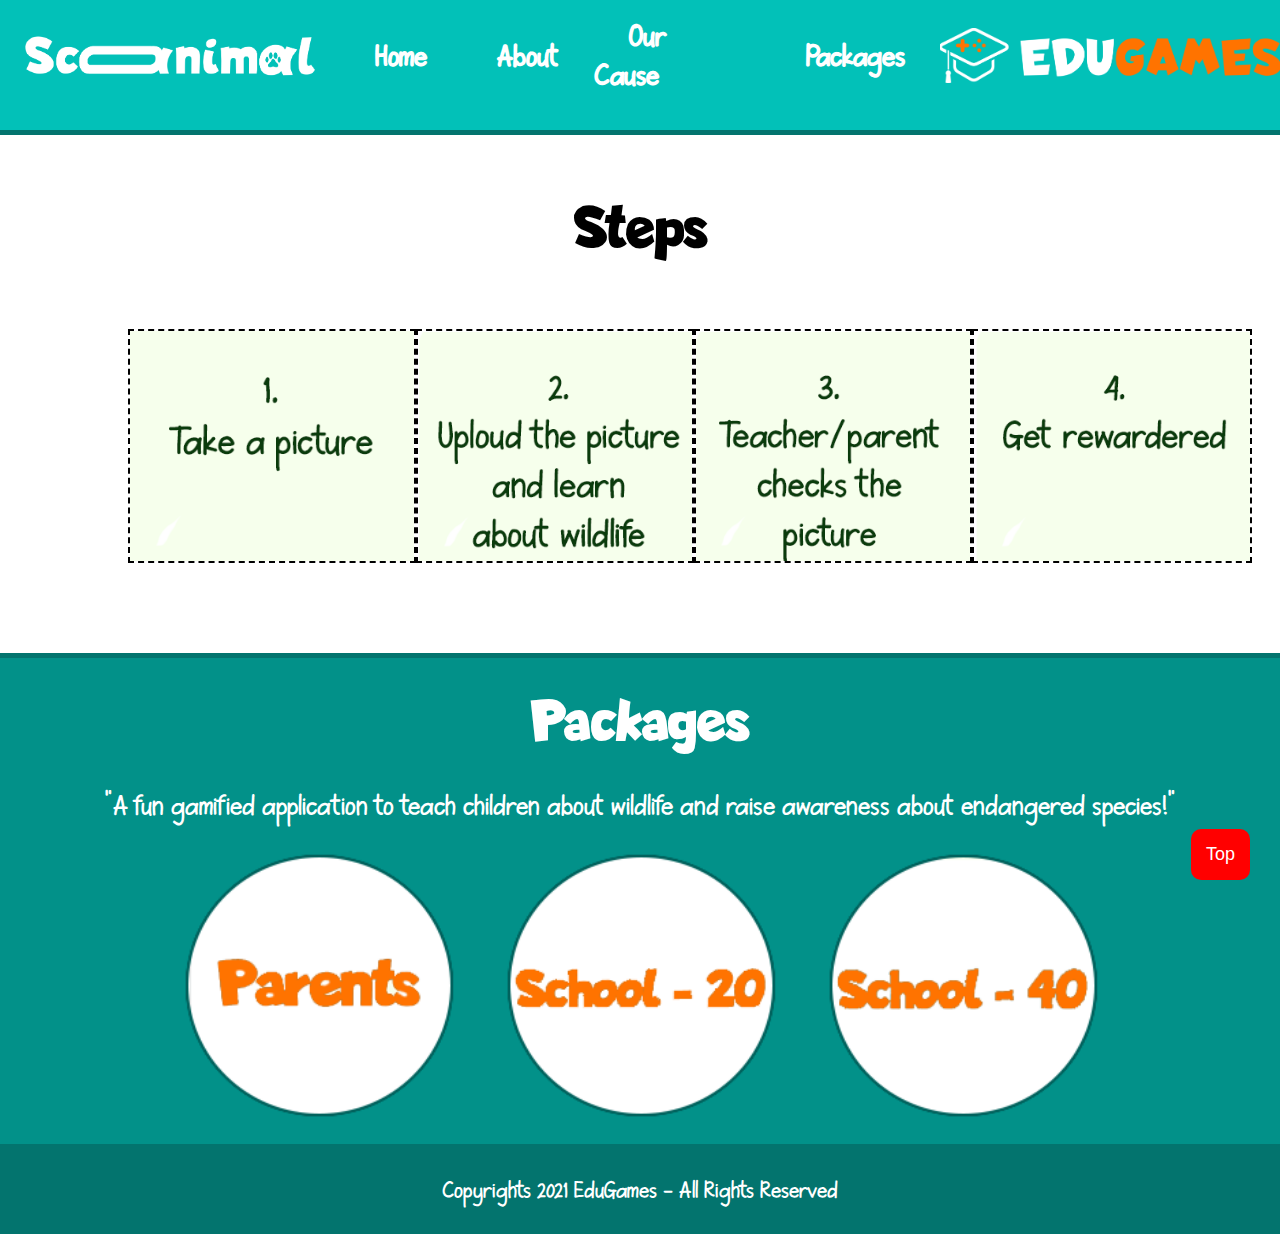
==== index.html @ 29ead8fb "Initial commit" ====
<!DOCTYPE html>
<html lang="en">

<head>
    <meta charset="UTF-8">
    <link rel="shortcut icon" href="images/Mascot.png">
    <meta name="viewport" content="width=device-width, initial-scale=1.0">
    <title>SCANIMAL</title>
    <link rel="stylesheet" href="css/style.css" />
    <script src="js/jquery-3.4.1.min.js"></script>
    <script src="js/script.js"></script>
</head>

<body>

    <header>
        <nav>
            <ul>
                <li>
                    <a href="index.html">
                        <div id="scanimal" class='Logo'></div>
                    </a>
                </li>
                <li><a href="index.html" class='Nav'>Home</a></li>
                <li><a href="About.html" class='Nav'>About</a></li>
                <li><a href="Cause.html" class='Nav'>Our Cause</a></li>
                <li><a href="Packages.html" class='Nav'>Packages</a></li>
                <li>
                    <a href="index.html">
                        <div id="edugames" class='Logo'></div>
                    </a>
                </li>
            </ul>
        </nav>
    </header>

    <button class="Arrowup" name="GoToTop">Top</button>

    <div class='steptitle'>
        <h1>Steps</h1>
    </div>

    <div class='Steps'>
        <ul>
            <li><img id="step1" src="images/step1.png" alt="step1"></li>
            <li><img id="step2" src="images/step2.png" alt="step2"></li>
            <li><img id="step3" src="images/step3.png" alt="step3"></li>
            <li><img id="step4" src="images/step4.png" alt="step4"></li>
        </ul>
    </div>

    <div class='Packages'>
        <h1>Packages</h1>
        <p>"A fun gamified application to teach children about wildlife and raise awareness about endangered species!"</p>

        <ul>
            <li><img id="parents" src="images/parents.png" alt="parents"></li>
            <li><img id="school20" src="images/School20.png" alt="school20"></li>
            <li><img id="school40" src="images/School40.png" alt="school40"></li>
        </ul>
    </div>

    <div class='footer'>

        <p>Copyrights 2021 EduGames - All Rights Reserved</p>

    </div>

</body>

</html>
---- css/style.css ----
@font-face {
    font-family: JingleBells;
    src: url('../Fonts/jingle-bells.regular.otf');
    font-weight: normal;
    font-style: normal;
}

@font-face {
    font-family: LapsusPro;
    src: url('../Fonts/lapsus-pro.bold.otf');
    font-weight: normal;
    font-style: normal;
}


/* ----------------------------------------------------Genereal */

* {
    padding: 0;
    text-decoration: none;
    list-style-type: none;
}

body {
    overflow-x: hidden;
    background-color: white;
    margin: 0 auto;
    padding: 0 auto;
    font-size: 0px;
}

.template {
    display: none;
}


/* --------------------------------------------Header/nav */

header {
    display: flex;
    justify-content: center;
    align-content: center;
    font-family: JingleBells;
    box-sizing: border-box;
    background-color: #02c1b8;
    border-bottom: 5px solid #03746e;
    width: 100vw;
    height: 15vh;
    margin: 0 0 60px 0;
    padding: 0px 0 20px 0;
}

header nav {
    display: flex;
    justify-content: center;
    align-items: center;
}

header ul {
    display: flex;
    justify-content: center;
    align-items: center;
}

#scanimal {
    background-image: url("../images/Scanimal.png");
    background-position: center;
    background-repeat: no-repeat;
    background-size: cover;
}

#edugames {
    background-image: url("../images/Edugameswhite.png");
    background-position: center;
    background-repeat: no-repeat;
    background-size: cover;
}

.Logo {
    width: 340px;
    height: 55px;
}

.Logo:hover {
    transform: scale(1.05);
    cursor: pointer;
}

header a.Nav {
    font-size: 32px;
    font-weight: bold;
    color: white;
    padding: 0 35px 0 35px;
}

header a:hover {
    text-decoration: underline;
    color: white;
}


/* --------------------------------------------Footer */

.footer {
    display: flex;
    justify-content: center;
    align-items: center;
    background-color: #03746e;
    width: 100vw;
    height: 10vh;
}

.footer p {
    font-family: JingleBells;
    font-size: 25px;
    color: white;
    padding: 15px 0 15px 0;
}


/* --------------------------------------------Arrow */

.Arrowup {
    font-size: 18px;
    color: white;
    position: fixed;
    bottom: 20px;
    right: 30px;
    z-index: 99;
    background-color: red;
    border: none;
    outline: none;
    cursor: pointer;
    padding: 15px;
    border-radius: 10px;
}

.Arrowup:hover {
    background-color: #555;
}


/* ----------------------------------------------------Home */

.steptitle div {
    display: flex;
    justify-content: center;
    width: 100vw;
}

.steptitle h1 {
    display: flex;
    justify-content: center;
    font-family: LapsusPro;
    color: black;
    font-size: 60px;
    margin-bottom: 20px;
}

.Steps {
    display: flex;
    align-items: center;
    justify-content: center;
    margin-top: 5vh;
    margin-bottom: 10vh;
}

.Steps ul {
    display: flex;
    justify-content: space-around;
    align-items: center;
    padding: 0 20px 0 20px;
    margin-top: 20px;
    width: 80vw;
}

.Steps img {
    border: black solid 2px;
    border-style: dashed;
    height: 230px;
}

.Packages {
    display: flex;
    align-items: center;
    justify-content: center;
    flex-direction: column;
    background-color: #029189;
    border-top: 5px solid #03746e;
    width: 100vw;
    padding-top: 30px;
}

.Packages h1 {
    font-family: LapsusPro;
    font-size: 60px;
    font-weight: bold;
    color: white;
    margin: 0px;
}

.Packages p {
    font-family: JingleBells;
    font-size: 30px;
    color: white;
}

.Packages ul {
    display: flex;
    justify-content: center;
    align-items: center;
    width: 100vw;
    padding-bottom: 25px;
}

.Packages li {
    display: flex;
    flex-direction: row;
    justify-content: space-around;
    align-items: center;
}

.Packages img {
    width: 322px;
    height: 267px;
}

.Packages img:hover {
    transform: scale(1.05);
    cursor: pointer;
}


/* ----------------------------------------------------About */

.TeamFoto {
    display: flex;
    justify-content: center;
    align-content: center;
    flex-direction: column;
    width: 100vw;
}

.TeamFoto h1 {
    display: flex;
    justify-content: center;
    align-content: center;
    font-family: LapsusPro;
    font-size: 60px;
    margin-top: 0px;
}

.TeamFoto p {
    display: flex;
    justify-content: center;
    align-content: center;
    font-family: JingleBells;
    font-size: 25px;
    margin: 0px;
}

.Teambox {
    display: flex;
    justify-content: center;
    align-content: center;
    padding-top: 30px;
}

.Teammembers {
    position: absolute;
    display: flex;
    justify-content: center;
    align-content: center;
    flex-direction: row;
    flex-wrap: wrap;
    width: 70vw;
    margin-top: 20vh;
}

.member {
    width: 15vw;
    margin: 10px;
}

.member:hover {
    transform: scale(1.05);
    cursor: pointer;
}

#TeamFoto {
    width: 100vw;
}


/* ----------------------------------------------------Cause */

.Cause {
    display: flex;
    justify-content: center;
    align-content: center;
    flex-direction: column;
    width: 100vw;
}

.Cause h1 {
    display: flex;
    justify-content: center;
    align-content: center;
    font-family: LapsusPro;
    font-size: 60px;
    margin-top: 0px;
}

.Causebox {
    display: flex;
    justify-content: center;
    align-content: center;
    flex-direction: row;
    padding-top: 30px;
}

.Textbox {
    width: 32vw;
}

.Textbox p {
    display: flex;
    justify-content: center;
    align-content: center;
    font-family: JingleBells;
    font-size: 25px;
    margin: 0px;
}

.Mascotbox {
    display: flex;
    justify-content: center;
    align-content: center;
    width: 40vw;
}

.Mascotbox img {
    max-width: 400px;
    width: 30vw;
    min-width: 300px;
}


/* ----------------------------------------------------Packages */

.Packagespage {
    display: flex;
    align-items: center;
    justify-content: center;
    flex-direction: column;
    width: 100vw;
    padding-top: 30px;
}

.Packagespage h1 {
    font-family: LapsusPro;
    font-size: 60px;
    font-weight: bold;
    color: black;
    margin: 0px;
}

.Packagespage p {
    font-family: JingleBells;
    font-size: 30px;
    color: black;
}

.Proceduretext {
    padding-left: 15vw;
    padding-bottom: 10px;
}

.Proceduretext li {
    display: list-item;
    list-style-type: circle;
    font-family: JingleBells;
    font-size: 25px;
    color: black;
}

.Packageschoose {
    display: flex;
    justify-content: center;
    align-items: center;
    background-color: #029189;
    border-top: 5px solid #03746e;
    border-bottom: 5px solid #03746e;
    width: 100vw;
    margin-bottom: 25px;
    padding: 30px 0px 30px 0px;
}

.Packageschoose li {
    display: flex;
    flex-direction: row;
    justify-content: space-around;
    align-items: center;
}

.Packageschoose img {
    width: 322px;
    height: 267px;
}

.Packageschoose img:hover {
    transform: scale(1.05);
    cursor: pointer;
}
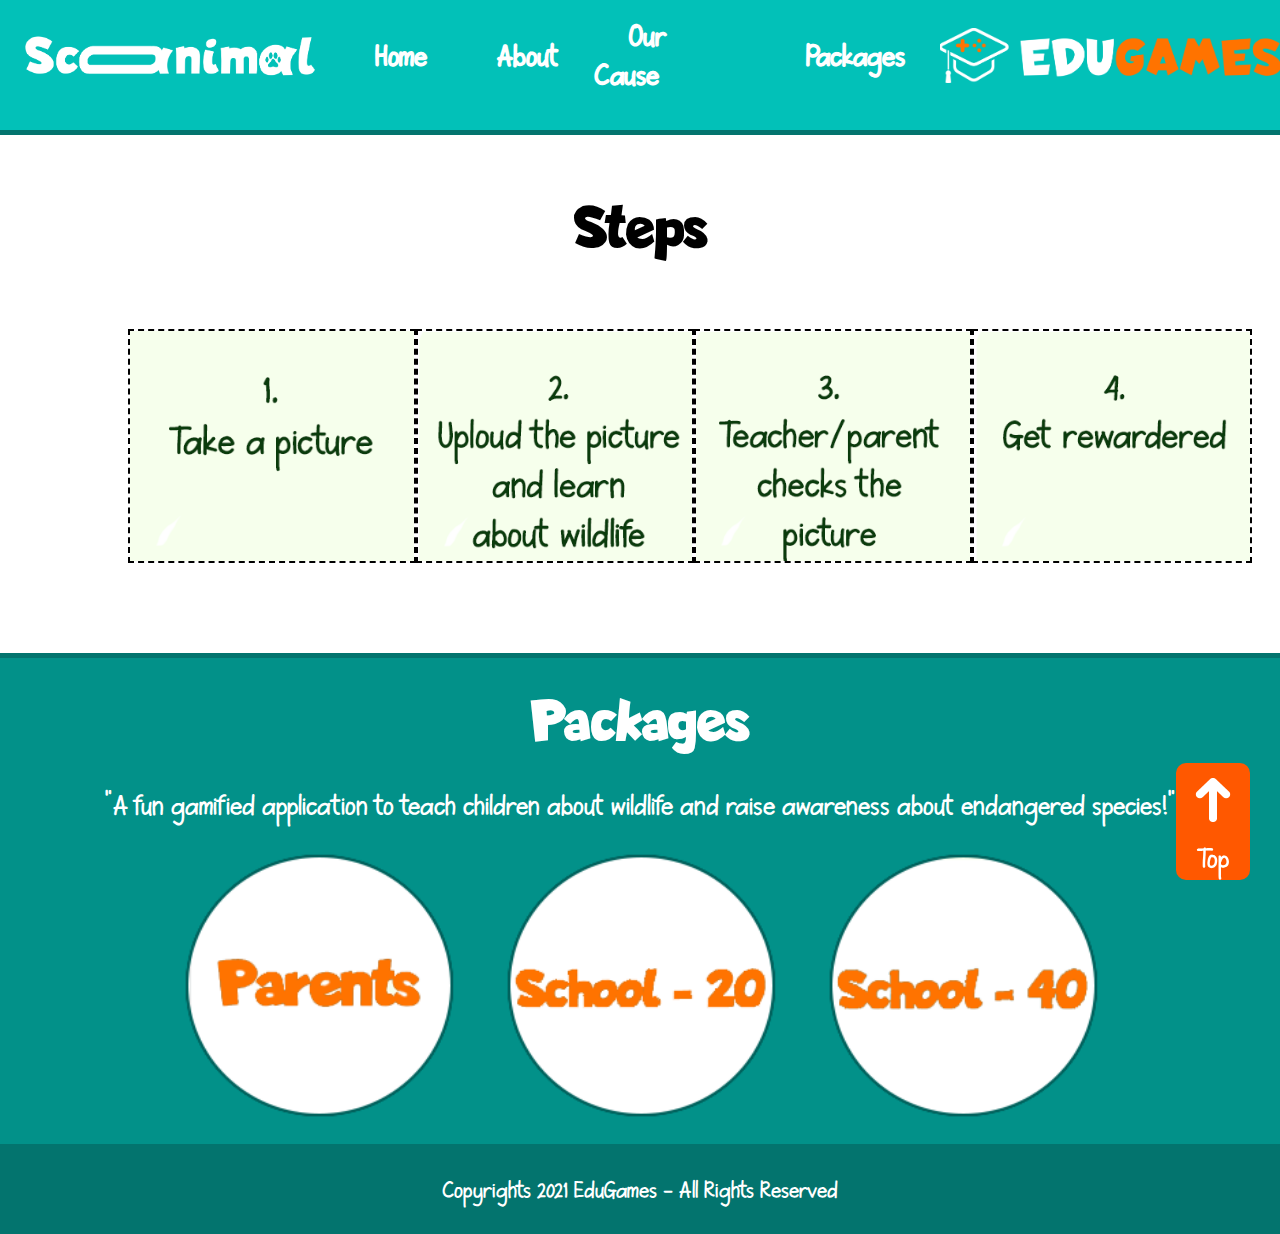
==== commit e7cc05fc: "Iteration 3.0" ====
--- a/index.html
+++ b/index.html
@@ -34,7 +34,7 @@
         </nav>
     </header>
 
-    <button class="Arrowup" name="GoToTop">Top</button>
+    <button class="Arrowup" name="GoToTop"><img src="images/arrow.png"><br>Top</button>
 
     <div class='steptitle'>
         <h1>Steps</h1>
--- a/css/style.css
+++ b/css/style.css
@@ -121,22 +121,27 @@
 /* --------------------------------------------Arrow */
 
 .Arrowup {
-    font-size: 18px;
+    font-family: JingleBells;
+    font-size: 30px;
     color: white;
     position: fixed;
     bottom: 20px;
     right: 30px;
     z-index: 99;
-    background-color: red;
+    background-color: #ff5800;
     border: none;
     outline: none;
     cursor: pointer;
-    padding: 15px;
+    padding: 5px;
     border-radius: 10px;
 }
 
+.Arrowup img {
+    width: 5vw;
+}
+
 .Arrowup:hover {
-    background-color: #555;
+    background-color: rgb(250, 155, 0);
 }
 
 
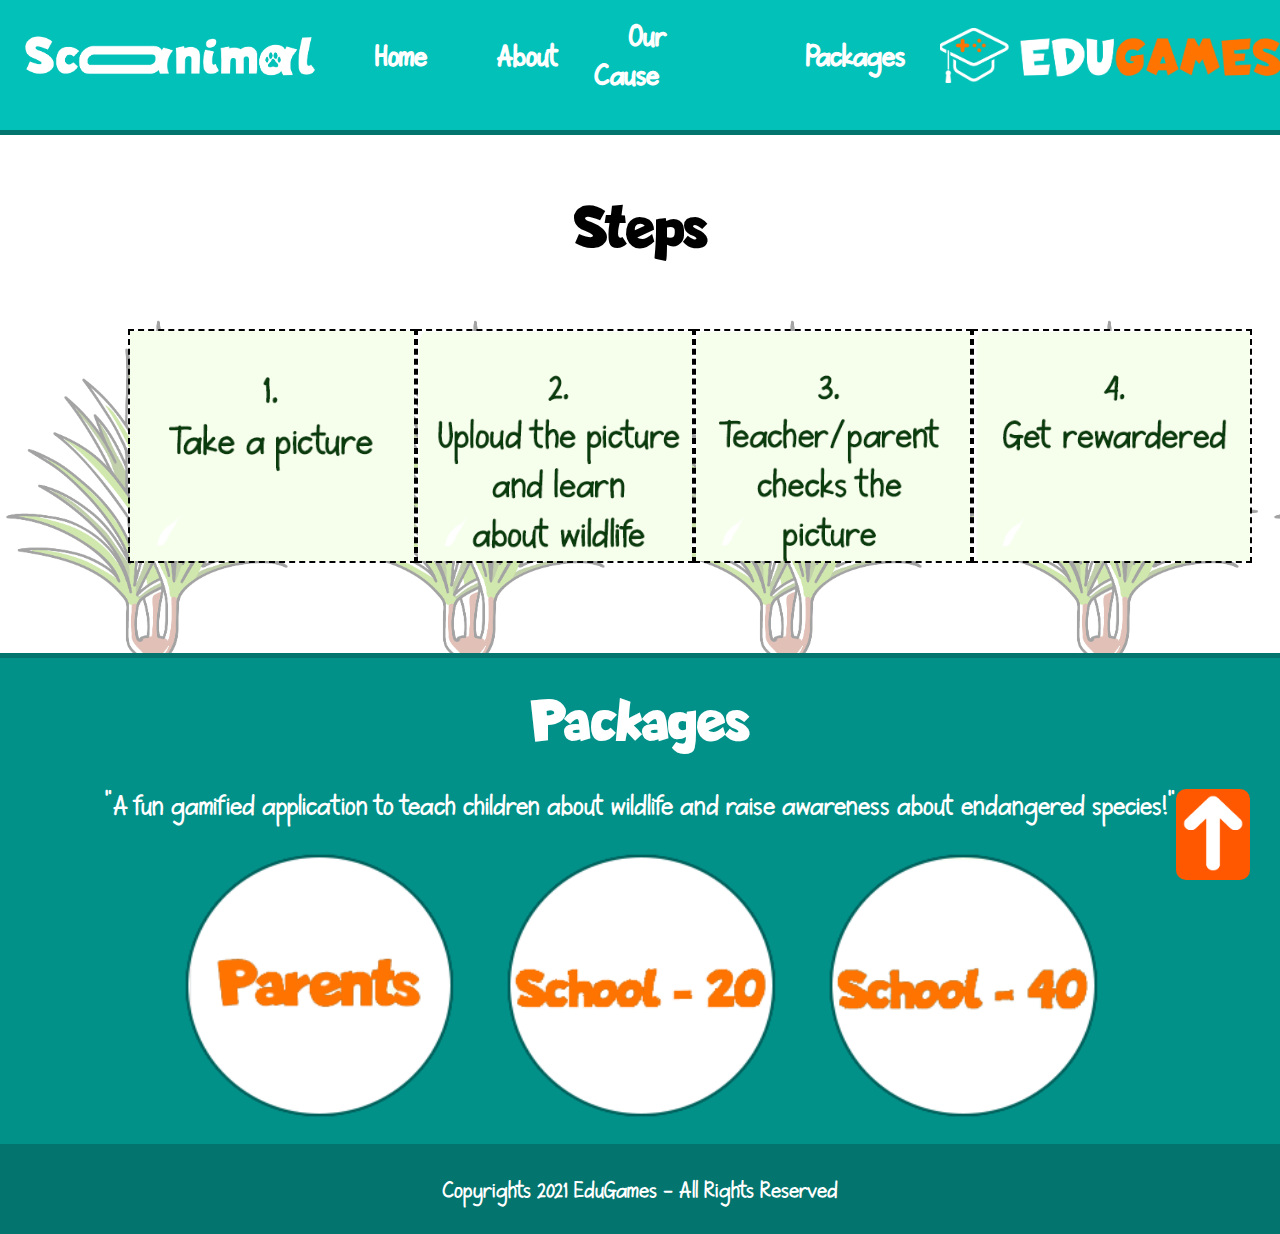
==== commit 1e8fd12b: "Iteration 4.0" ====
--- a/index.html
+++ b/index.html
@@ -34,7 +34,7 @@
         </nav>
     </header>
 
-    <button class="Arrowup" name="GoToTop"><img src="images/arrow.png"><br>Top</button>
+    <button class="Arrowup" name="GoToTop"><img src="images/arrow.png"></button>
 
     <div class='steptitle'>
         <h1>Steps</h1>
--- a/css/style.css
+++ b/css/style.css
@@ -132,7 +132,7 @@
     border: none;
     outline: none;
     cursor: pointer;
-    padding: 5px;
+    padding: 5px 5px 0px 5px;
     border-radius: 10px;
 }
 
@@ -167,7 +167,10 @@
     align-items: center;
     justify-content: center;
     margin-top: 5vh;
-    margin-bottom: 10vh;
+    padding-bottom: 10vh;
+    background-image: url("../images/Background/01_Leaf_02-01.png");
+    background-repeat: repeat;
+    background-size: contain;
 }
 
 .Steps ul {
@@ -246,6 +249,13 @@
     width: 100vw;
 }
 
+.TeamFoto div:first-child {
+    background-image: url("../images/Background/01_Cactus-01.png");
+    background-repeat: no-repeat;
+    background-size: contain;
+    padding-bottom: 30px;
+}
+
 .TeamFoto h1 {
     display: flex;
     justify-content: center;
@@ -268,7 +278,6 @@
     display: flex;
     justify-content: center;
     align-content: center;
-    padding-top: 30px;
 }
 
 .Teammembers {
@@ -322,10 +331,20 @@
     align-content: center;
     flex-direction: row;
     padding-top: 30px;
+    background-image: url("../images/Background/01_Leaf_01-01.png");
+    background-repeat: no-repeat;
+    background-size: contain;
 }
 
 .Textbox {
+    background-color: white;
+    border: black solid;
+    border-style: dashed;
     width: 32vw;
+    height: 30vh;
+    padding: 0px 20px;
+    padding-top: 5vh;
+    border-radius: 10%;
 }
 
 .Textbox p {
@@ -344,7 +363,15 @@
     width: 40vw;
 }
 
-.Mascotbox img {
+#TextBalloon {
+    position: absolute;
+    z-index: -1;
+    width: 47vw;
+    left: 10vw;
+    top: 15vh;
+}
+
+#Mascot {
     max-width: 400px;
     width: 30vw;
     min-width: 300px;
@@ -360,6 +387,9 @@
     flex-direction: column;
     width: 100vw;
     padding-top: 30px;
+    background-image: url("../images/Background/01_Monsterat-01.png");
+    background-repeat: no-repeat;
+    background-size: contain;
 }
 
 .Packagespage h1 {
@@ -395,9 +425,7 @@
     align-items: center;
     background-color: #029189;
     border-top: 5px solid #03746e;
-    border-bottom: 5px solid #03746e;
-    width: 100vw;
-    margin-bottom: 25px;
+    width: 100vw;
     padding: 30px 0px 30px 0px;
 }
 
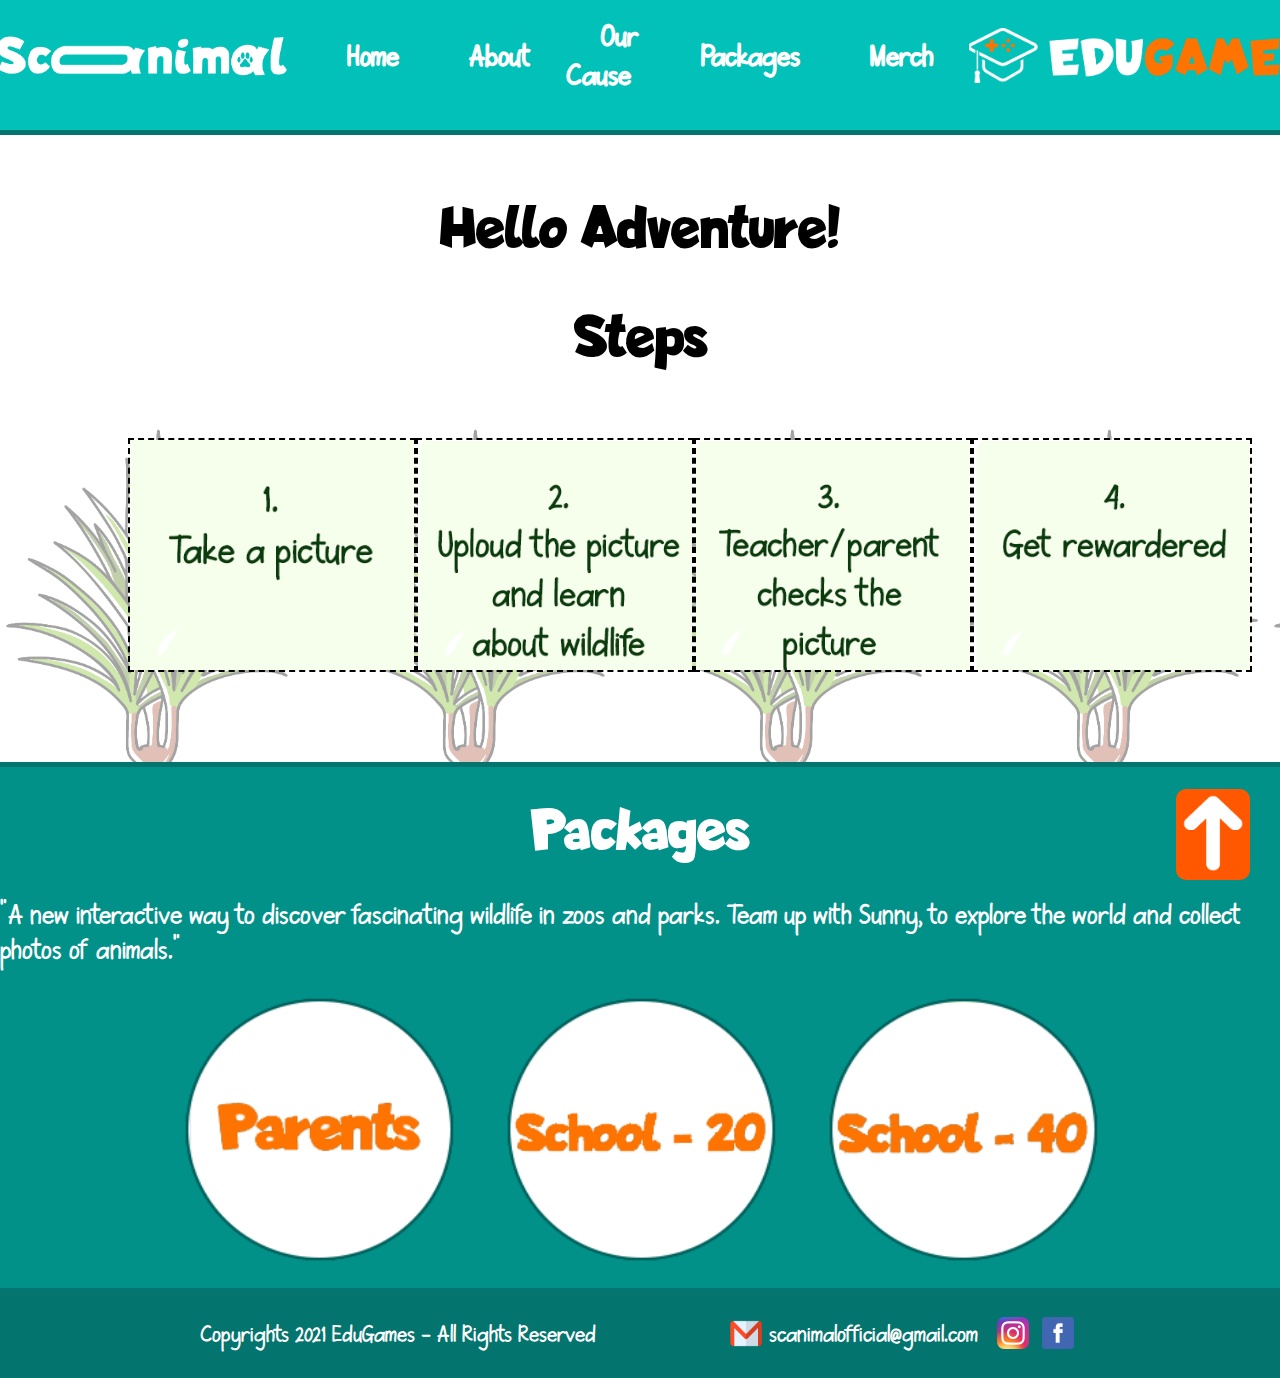
==== commit e2c5df74: "Iteration 5.0" ====
--- a/index.html
+++ b/index.html
@@ -25,6 +25,7 @@
                 <li><a href="About.html" class='Nav'>About</a></li>
                 <li><a href="Cause.html" class='Nav'>Our Cause</a></li>
                 <li><a href="Packages.html" class='Nav'>Packages</a></li>
+                <li><a href="merch.html" class='Nav'>Merch</a></li>
                 <li>
                     <a href="index.html">
                         <div id="edugames" class='Logo'></div>
@@ -36,7 +37,10 @@
 
     <button class="Arrowup" name="GoToTop"><img src="images/arrow.png"></button>
 
+
     <div class='steptitle'>
+        <h1>Hello Adventure!</h1>
+
         <h1>Steps</h1>
     </div>
 
@@ -51,7 +55,7 @@
 
     <div class='Packages'>
         <h1>Packages</h1>
-        <p>"A fun gamified application to teach children about wildlife and raise awareness about endangered species!"</p>
+        <p>"A new interactive way to discover fascinating wildlife in zoos and parks. Team up with Sunny, to explore the world and collect photos of animals."</p>
 
         <ul>
             <li><img id="parents" src="images/parents.png" alt="parents"></li>
@@ -61,9 +65,13 @@
     </div>
 
     <div class='footer'>
-
         <p>Copyrights 2021 EduGames - All Rights Reserved</p>
-
+        <section class='SocialMedia'>
+            <a href="scanimalofficial@gmail.com"><img id="Links" src="images/Footer/gmailicon.png" alt="gmail"></a>
+            <p>scanimalofficial@gmail.com</p>
+            <a href="https://www.instagram.com/scanimalofficial/" target="_blank" rel="noreferrer"><img id="Links" src="images/Footer/instagramicon.png" alt="insta"></a>
+            <a href="https://www.facebook.com/profile.php?id=100075349666368" target="_blank" rel="noreferrer"><img id="Links" src="images/Footer/facebookicon.png" alt="facebook"></a>
+        </section>
     </div>
 
 </body>
--- a/css/style.css
+++ b/css/style.css
@@ -115,6 +115,24 @@
     font-size: 25px;
     color: white;
     padding: 15px 0 15px 0;
+}
+
+.SocialMedia {
+    display: flex;
+    justify-content: center;
+    align-items: center;
+    flex-direction: row;
+    margin-left: 10vw;
+    max-height: 5vh;
+}
+
+.SocialMedia p {
+    padding-right: 1vw;
+}
+
+.SocialMedia img {
+    width: 2.5vw;
+    margin: 0.5vw;
 }
 
 
@@ -249,7 +267,7 @@
     width: 100vw;
 }
 
-.TeamFoto div:first-child {
+.TeamFoto .DIV {
     background-image: url("../images/Background/01_Cactus-01.png");
     background-repeat: no-repeat;
     background-size: contain;
@@ -337,17 +355,15 @@
 }
 
 .Textbox {
+    width: 32vw;
+}
+
+.Textbox p {
     background-color: white;
     border: black solid;
     border-style: dashed;
-    width: 32vw;
-    height: 30vh;
-    padding: 0px 20px;
-    padding-top: 5vh;
     border-radius: 10%;
-}
-
-.Textbox p {
+    padding: 5vh 20px;
     display: flex;
     justify-content: center;
     align-content: center;
@@ -372,7 +388,7 @@
 }
 
 #Mascot {
-    max-width: 400px;
+    max-width: 450px;
     width: 30vw;
     min-width: 300px;
 }
@@ -444,4 +460,176 @@
 .Packageschoose img:hover {
     transform: scale(1.05);
     cursor: pointer;
+}
+
+
+/*---------------------------------------------------Package Buy*/
+
+.PackagespageBuy {
+    display: flex;
+    align-items: center;
+    justify-content: center;
+    flex-direction: column;
+    width: 100vw;
+    padding-top: 30px;
+    background-image: url("../images/Background/01_Monsterat-01.png");
+    background-repeat: no-repeat;
+    background-size: contain;
+}
+
+.PackagespageBuy h1 {
+    font-family: LapsusPro;
+    font-size: 60px;
+    font-weight: bold;
+    color: black;
+}
+
+.PackagespageBuy p {
+    font-family: JingleBells;
+    font-size: 35px;
+    color: black;
+    margin-bottom: 0px 0px 10px 0px;
+    padding-right: 10px;
+}
+
+.PackagespageBuy form {
+    margin-bottom: 30px;
+}
+
+.Column {
+    display: flex;
+    justify-content: center;
+    flex-direction: row;
+}
+
+.Column input {
+    height: 50px;
+    padding: 5px;
+    font-size: 20px;
+    margin-right: 15px;
+    border-radius: 25%;
+    border: 5px solid #03746e;
+}
+
+.Column section {
+    display: flex;
+    justify-content: center;
+    align-items: center;
+    flex-direction: row;
+}
+
+.Column.information section {
+    align-items: flex-start;
+}
+
+.Column li {
+    display: flex;
+    flex-direction: row;
+    justify-content: space-around;
+    align-items: center;
+    display: list-item;
+    list-style-type: circle;
+    font-family: JingleBells;
+    font-size: 25px;
+    color: white;
+}
+
+.Column ul {
+    background-color: #03746e;
+    border-radius: 5%;
+    border: 5px solid white;
+    display: flex;
+    flex-direction: column;
+    justify-content: space-between;
+    align-items: flex-start;
+    padding: 0px 3vw 15px 3vw;
+    margin-right: 5vw;
+}
+
+.Column button {
+    font-family: JingleBells;
+    font-size: 30px;
+    color: white;
+    border-radius: 25%;
+    background-color: #ff5800;
+    padding: 5px 15px;
+    margin: 0px 10px 20px 10px
+}
+
+.Column button:hover {
+    background-color: rgb(250, 155, 0);
+}
+
+
+/* ----------------------------------------------------Merch */
+
+.backgroundMerch {
+    display: flex;
+    align-items: center;
+    justify-content: center;
+    flex-direction: column;
+    background-color: white;
+    background-image: url("../images/Background/01_Leaf_01-01.png");
+    background-repeat: no-repeat;
+    background-size: contain;
+}
+
+.backgroundMerch h1 {
+    font-family: LapsusPro;
+    font-size: 60px;
+    font-weight: bold;
+    color: black;
+    margin: 0px;
+    padding-bottom: 20px;
+}
+
+.Merch {
+    max-width: 100vw;
+}
+
+.MerchBox {
+    display: flex;
+    flex-wrap: wrap;
+    justify-content: space-around;
+    align-content: center;
+    max-width: 100vw;
+}
+
+
+/*---------------------------------------------------MERCH > VIDEOS*/
+
+.videos {
+    display: flex;
+    justify-content: center;
+    flex-wrap: wrap;
+    width: 80%;
+}
+
+.video {
+    width: 400px;
+    height: 450px;
+    margin: 10px;
+    padding: 10px;
+}
+
+
+/*--------------------------------------------------MERCH > PICTURES*/
+
+.pictures {
+    display: flex;
+    justify-content: center;
+    flex-wrap: wrap;
+    width: 80%;
+}
+
+.pictures img {
+    width: 350px;
+    height: 320px;
+    margin: 10px;
+    padding: 10px;
+}
+
+.pictures img:hover {
+    opacity: 0.6;
+    transition: 2s;
 }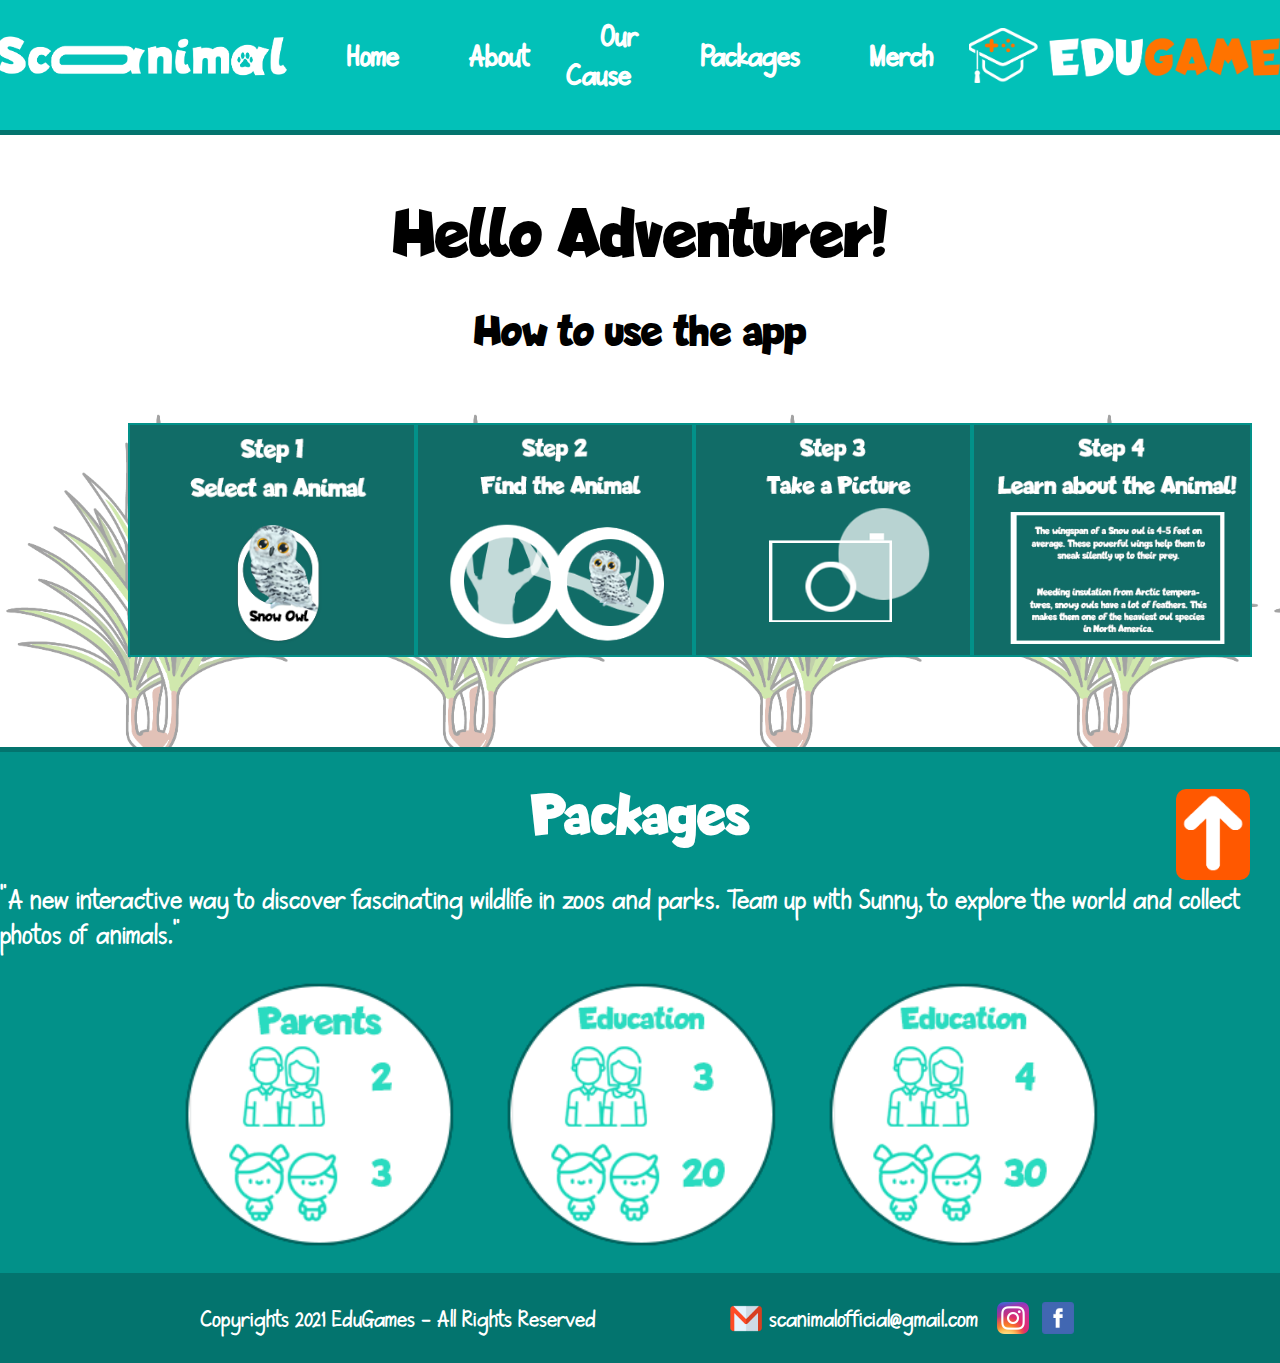
==== commit fe840023: "Iteration 6.0" ====
--- a/index.html
+++ b/index.html
@@ -39,9 +39,9 @@
 
 
     <div class='steptitle'>
-        <h1>Hello Adventure!</h1>
+        <h1>Hello Adventurer!</h1>
 
-        <h1>Steps</h1>
+        <h1>How to use the app</h1>
     </div>
 
     <div class='Steps'>
--- a/css/style.css
+++ b/css/style.css
@@ -171,13 +171,21 @@
     width: 100vw;
 }
 
+.steptitle h1:first-child {
+    display: flex;
+    justify-content: center;
+    font-family: LapsusPro;
+    color: black;
+    font-size: 70px;
+    margin-bottom: 20px;
+}
+
 .steptitle h1 {
     display: flex;
     justify-content: center;
     font-family: LapsusPro;
     color: black;
-    font-size: 60px;
-    margin-bottom: 20px;
+    font-size: 45px;
 }
 
 .Steps {
@@ -201,8 +209,7 @@
 }
 
 .Steps img {
-    border: black solid 2px;
-    border-style: dashed;
+    border: #029189 solid 2px;
     height: 230px;
 }
 
@@ -620,16 +627,19 @@
     justify-content: center;
     flex-wrap: wrap;
     width: 80%;
+    transition: 0.2s;
 }
 
 .pictures img {
     width: 350px;
-    height: 320px;
+    height: 350px;
     margin: 10px;
     padding: 10px;
 }
 
 .pictures img:hover {
-    opacity: 0.6;
+    opacity: 0.7;
+    width: 400px;
+    height: 400px;
     transition: 2s;
 }